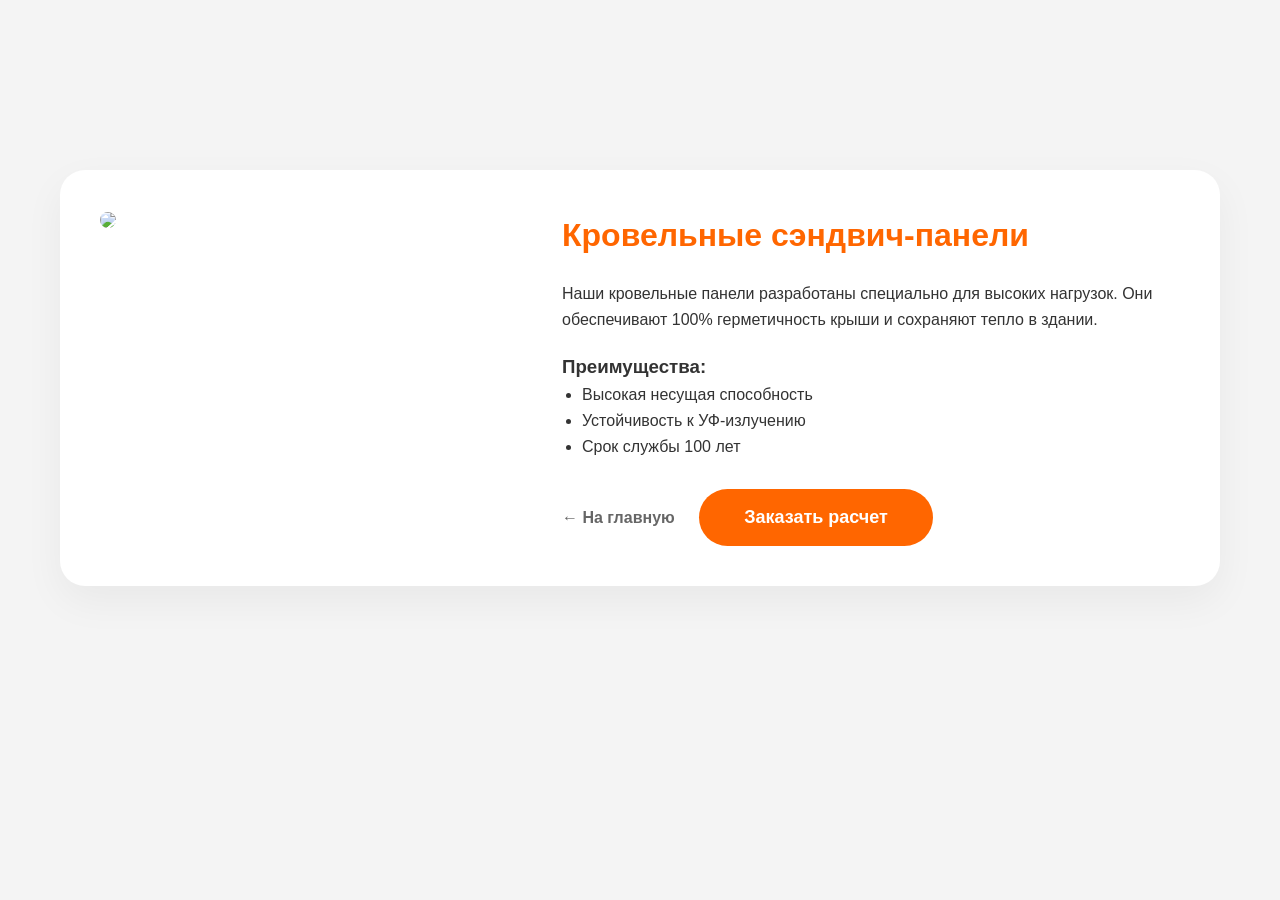
==== krovlya.html @ 24ff6593 "Add files via upload" ====
<!DOCTYPE html>
<html lang="ru">
<head>
    <meta charset="UTF-8">
    <title>Кровельные панели | BELENSTROY</title>
    <link rel="stylesheet" href="style.css">
</head>
<body>
    <div class="container" style="padding: 120px 20px;">
        <div class="product-detail" style="display: flex; gap: 50px; flex-wrap: wrap; background: #fff; padding: 40px; border-radius: 25px; box-shadow: 0 15px 40px rgba(0,0,0,0.05);">
            <div style="flex: 1; min-width: 300px;">
                <img src="photo/krp.jpg" style="width: 100%; border-radius: 20px;">
            </div>
            <div style="flex: 1.5; min-width: 300px;">
                <h1 style="color: #ff6600; margin-bottom: 20px;">Кровельные сэндвич-панели</h1>
                <p>Наши кровельные панели разработаны специально для высоких нагрузок. Они обеспечивают 100% герметичность крыши и сохраняют тепло в здании.</p>
                <h3 style="margin-top: 20px;">Преимущества:</h3>
                <ul style="margin-left: 20px;">
                    <li>Высокая несущая способность</li>
                    <li>Устойчивость к УФ-излучению</li>
                    <li>Срок службы 100 лет</li>
                </ul>
                <div style="margin-top: 30px;">
                    <a href="index.html" style="color: #666; font-weight: bold;">← На главную</a>
                    <button class="btn-main" style="margin-left: 20px;">Заказать расчет</button>
                </div>
            </div>
        </div>
    </div>

    </body>
</html>
---- style.css ----
/* ОБЩИЕ СТИЛИ */
* { box-sizing: border-box; margin: 0; padding: 0; }
body { font-family: 'Segoe UI', Arial, sans-serif; background: #f4f4f4; color: #333; line-height: 1.6; }
.container { max-width: 1200px; margin: 0 auto; padding: 0 20px; }
a { text-decoration: none; }

/* ШАПКА (TOP BAR) */
.top-bar { background: #111; color: #fff; padding: 12px 0; font-size: 13px; }
.top-flex { display: flex; justify-content: space-between; align-items: center; }

/* НАВИГАЦИЯ */
.main-nav { background: #fff; padding: 20px 0; border-bottom: 3px solid #ff6600; position: sticky; top: 0; z-index: 1000; }
.nav-flex { display: flex; justify-content: space-between; align-items: center; }
.logo { font-weight: bold; font-size: 24px; text-transform: uppercase; color: #111; line-height: 1; }
.logo span { color: #ff6600; display: block; font-size: 14px; margin-top: 5px; }
.menu { display: flex; list-style: none; gap: 25px; }
.menu a { color: #333; font-weight: 600; transition: 0.3s; }
.menu a:hover { color: #ff6600; }

/* ГЛАВНЫЙ БАННЕР (HERO) */
.hero {
    background: #333 url('photo/maing.jpg') center center / cover no-repeat;
    height: 500px;
    display: flex;
    align-items: center;
    position: relative;
    color: #fff;
    text-align: center;
}
.hero::before {
    content: ""; position: absolute; top:0; left:0; right:0; bottom:0;
    background: rgba(0,0,0,0.55);
}
.hero-content { position: relative; z-index: 2; width: 100%; }
.hero h1 { font-size: 52px; margin-bottom: 15px; text-transform: uppercase; font-weight: 800; }
.hero h1 span { color: #ff6600; }
.hero p { font-size: 20px; margin-bottom: 30px; letter-spacing: 1px; }
.btn-main { background: #ff6600; color: #fff; border: none; padding: 18px 45px; border-radius: 35px; font-weight: bold; cursor: pointer; font-size: 18px; transition: 0.3s; }
.btn-main:hover { background: #e65c00; transform: translateY(-3px); }

/* РАЗДЕЛ О НАС */
.about { padding: 80px 0; background: #fff; }
.about-flex { display: flex; align-items: center; gap: 50px; flex-wrap: wrap; }
.about-text { flex: 1; min-width: 300px; }
.about-text h2 { font-size: 36px; margin-bottom: 25px; }
.about-text h2 span { color: #ff6600; }
.about-text p { margin-bottom: 20px; font-size: 17px; color: #555; }
.benefits { display: flex; gap: 30px; margin-top: 40px; }
.benefit-item { text-align: center; }
.benefit-item strong { display: block; font-size: 32px; color: #ff6600; }
.benefit-item span { font-size: 13px; color: #888; text-transform: uppercase; font-weight: bold; }

/* КАРТОЧКИ УСЛУГ */
.services { padding: 80px 0; text-align: center; }
.services h2 { font-size: 36px; margin-bottom: 40px; }
.cards-grid {
    display: grid;
    grid-template-columns: repeat(auto-fit, minmax(250px, 1fr));
    gap: 30px;
}
.card {
    background: #fff; border-radius: 20px; padding-bottom: 30px;
    overflow: hidden; box-shadow: 0 10px 30px rgba(0,0,0,0.08);
    transition: 0.3s; text-align: center;
}
.card.active { background: #ff6600; color: #fff; }
.card-img { height: 200px; background-size: cover; background-position: center; width: 100%; }
.card-img.small-img { background-size: 70%; background-color: #fff; background-repeat: no-repeat; }
.card h3 { font-size: 19px; margin: 25px 15px; height: 50px; display: flex; align-items: center; justify-content: center; }
.btn-card {
    background: #111; color: #fff; border: none; padding: 12px 30px;
    border-radius: 25px; font-weight: bold; cursor: pointer; transition: 0.3s;
    display: inline-block;
}

/* СТРАНИЦА ТОВАРА (ДЕТАЛЬНО) */
.product-detail { display: flex; gap: 50px; flex-wrap: wrap; background: #fff; padding: 40px; border-radius: 25px; box-shadow: 0 15px 40px rgba(0,0,0,0.05); margin-top: 50px; }
.product-detail img { width: 100%; border-radius: 20px; }

/* ПОДВАЛ (FOOTER) */
.footer { background: #1a367c; color: #fff; padding: 60px 0; position: relative; }
.footer-flex { display: flex; justify-content: space-between; align-items: center; flex-wrap: wrap; gap: 40px; }
.footer-info p { margin-bottom: 12px; font-size: 15px; }
.footer-phone { font-size: 28px; font-weight: 800; color: #fff; }
.social-icons { display: flex; gap: 15px; }
.social-icons a { width: 45px; height: 45px; background: #fff; border-radius: 50%; display: flex; align-items: center; justify-content: center; transition: 0.3s; }
.social-icons img { width: 22px; }

/* КНОПКИ СВЯЗИ */
.fixed-contacts { position: fixed; bottom: 30px; right: 30px; display: flex; flex-direction: column; gap: 15px; z-index: 2000; }
.btn-wa, .btn-call { width: 65px; height: 65px; border-radius: 50%; display: flex; align-items: center; justify-content: center; box-shadow: 0 8px 25px rgba(0,0,0,0.3); }
.btn-wa { background: #25D366; }
.btn-call { background: #43a047; }
.btn-up { width: 50px; height: 50px; background: rgba(255,255,255,0.1); border-radius: 50%; display: flex; align-items: center; justify-content: center; cursor: pointer; }
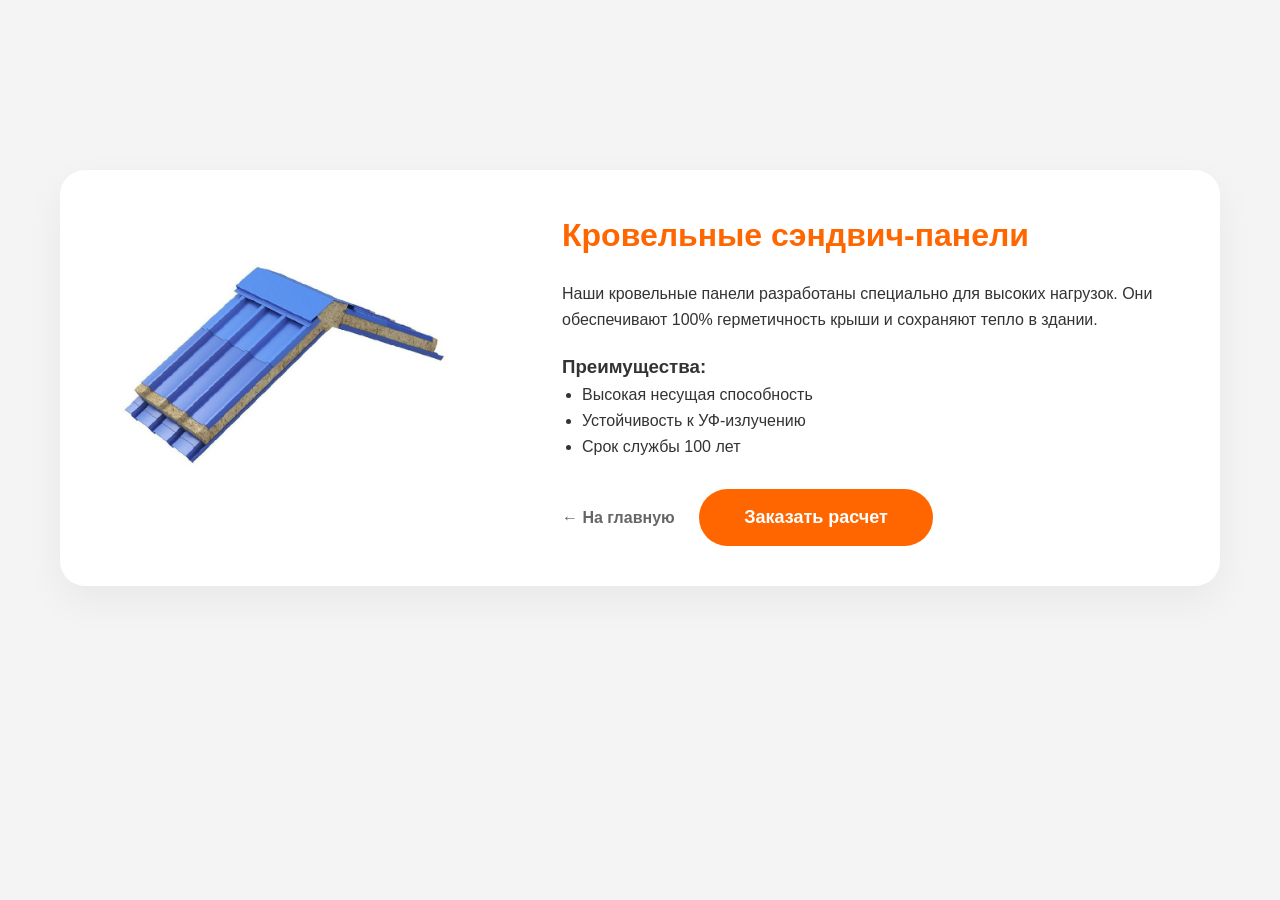
==== commit 928c6866: "Update krovlya.html" ====
--- a/krovlya.html
+++ b/krovlya.html
@@ -9,7 +9,7 @@
     <div class="container" style="padding: 120px 20px;">
         <div class="product-detail" style="display: flex; gap: 50px; flex-wrap: wrap; background: #fff; padding: 40px; border-radius: 25px; box-shadow: 0 15px 40px rgba(0,0,0,0.05);">
             <div style="flex: 1; min-width: 300px;">
-                <img src="photo/krp.jpg" style="width: 100%; border-radius: 20px;">
+                <img src="krp.jpg" style="width: 100%; border-radius: 20px;">
             </div>
             <div style="flex: 1.5; min-width: 300px;">
                 <h1 style="color: #ff6600; margin-bottom: 20px;">Кровельные сэндвич-панели</h1>
@@ -29,4 +29,4 @@
     </div>
 
     </body>
-</html>+</html>
